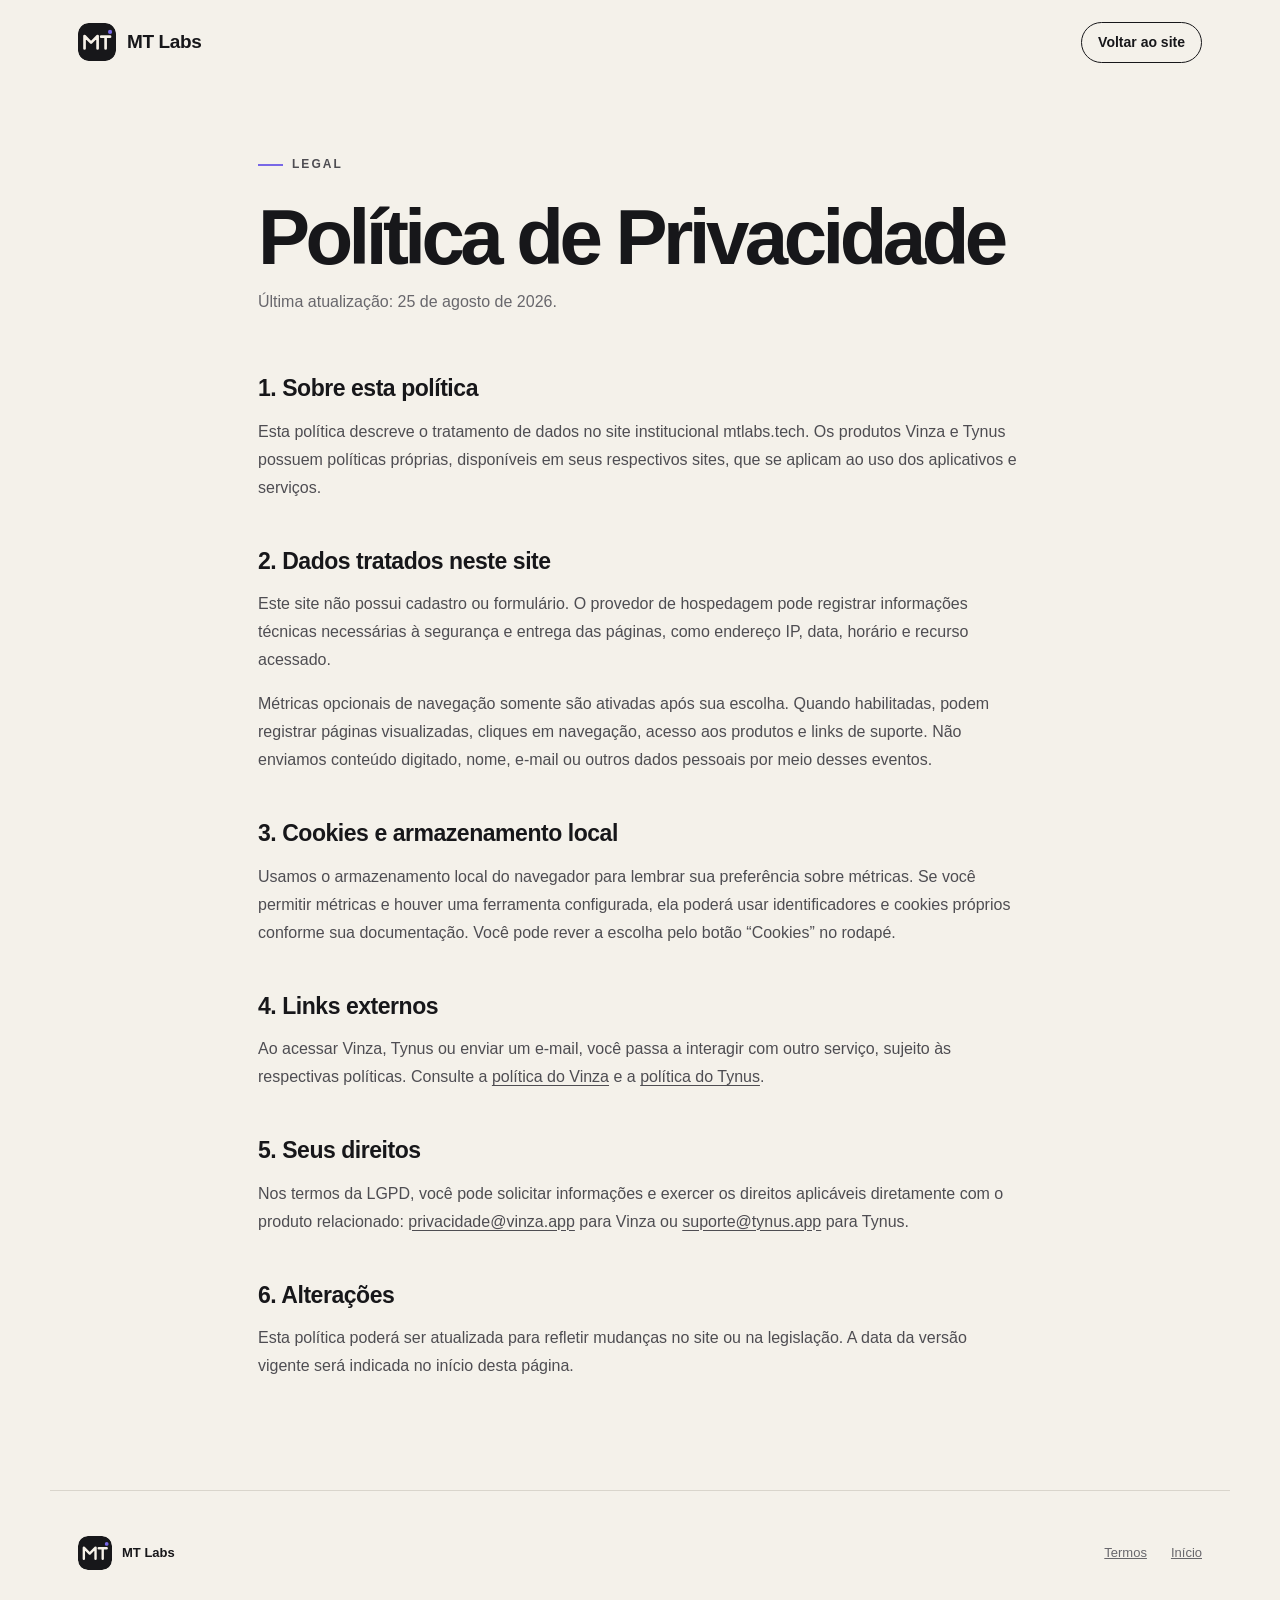
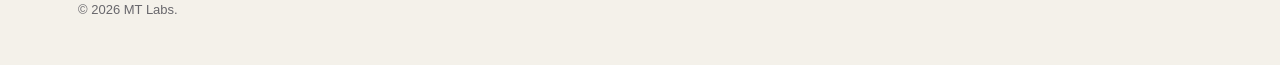
==== privacy.html @ 44eb9e3e "Add first project" ====
<!doctype html>
<html lang="pt-BR">
<head>
  <meta charset="utf-8">
  <meta name="viewport" content="width=device-width,initial-scale=1">
  <title>Privacidade — MT Labs</title>
  <meta name="description" content="Política de privacidade do site institucional da MT Labs.">
  <link rel="icon" href="assets/mtlabs-mark.svg" type="image/svg+xml">
  <link rel="stylesheet" href="styles.css">
  <link rel="stylesheet" href="responsive-fixes.css">
  <link rel="stylesheet" href="legal.css">
</head>
<body>
  <header class="site-header"><a class="brand" href="index.html"><img src="assets/mtlabs-mark.svg" alt="" width="38" height="38"><span>MT Labs</span></a><nav aria-label="Navegação"><a class="nav-cta" href="index.html">Voltar ao site</a></nav></header>
  <main class="legal">
    <p class="eyebrow"><span></span> Legal</p>
    <h1>Política de Privacidade</h1>
    <p class="updated">Última atualização: 25 de agosto de 2026.</p>
    <h2>1. Sobre esta política</h2><p>Esta política descreve o tratamento de dados no site institucional mtlabs.tech. Os produtos Vinza e Tynus possuem políticas próprias, disponíveis em seus respectivos sites, que se aplicam ao uso dos aplicativos e serviços.</p>
    <h2>2. Dados tratados neste site</h2><p>Este site não possui cadastro ou formulário. O provedor de hospedagem pode registrar informações técnicas necessárias à segurança e entrega das páginas, como endereço IP, data, horário e recurso acessado.</p><p>Métricas opcionais de navegação somente são ativadas após sua escolha. Quando habilitadas, podem registrar páginas visualizadas, cliques em navegação, acesso aos produtos e links de suporte. Não enviamos conteúdo digitado, nome, e-mail ou outros dados pessoais por meio desses eventos.</p>
    <h2>3. Cookies e armazenamento local</h2><p>Usamos o armazenamento local do navegador para lembrar sua preferência sobre métricas. Se você permitir métricas e houver uma ferramenta configurada, ela poderá usar identificadores e cookies próprios conforme sua documentação. Você pode rever a escolha pelo botão “Cookies” no rodapé.</p>
    <h2>4. Links externos</h2><p>Ao acessar Vinza, Tynus ou enviar um e-mail, você passa a interagir com outro serviço, sujeito às respectivas políticas. Consulte a <a href="https://vinza.app/privacy.html">política do Vinza</a> e a <a href="https://tynus.app/privacidade.html">política do Tynus</a>.</p>
    <h2>5. Seus direitos</h2><p>Nos termos da LGPD, você pode solicitar informações e exercer os direitos aplicáveis diretamente com o produto relacionado: <a href="mailto:privacidade@vinza.app">privacidade@vinza.app</a> para Vinza ou <a href="mailto:suporte@tynus.app">suporte@tynus.app</a> para Tynus.</p>
    <h2>6. Alterações</h2><p>Esta política poderá ser atualizada para refletir mudanças no site ou na legislação. A data da versão vigente será indicada no início desta página.</p>
  </main>
  <footer><div class="footer-brand"><img src="assets/mtlabs-mark.svg" alt="" width="34" height="34"><strong>MT Labs</strong></div><div class="footer-links"><a href="terms.html">Termos</a><a href="index.html">Início</a></div><p>© <span data-year></span> MT Labs.</p></footer>
  <script src="script.js"></script>
</body>
</html>
---- styles.css ----
:root{--ink:#17171a;--paper:#f4f1ea;--white:#fff;--muted:#68676c;--line:#d9d5cc;--accent:#7868e6;--wine:#72283f;--tynus:#eef1fb;--radius:28px;--max:1180px}
*{box-sizing:border-box}html{scroll-behavior:smooth}body{margin:0;background:var(--paper);color:var(--ink);font-family:Inter,ui-sans-serif,-apple-system,BlinkMacSystemFont,"Segoe UI",sans-serif;line-height:1.5;-webkit-font-smoothing:antialiased}a{color:inherit}img{display:block}.skip-link{position:fixed;top:-80px;left:20px;z-index:100;background:var(--ink);color:#fff;padding:12px 18px;border-radius:10px}.skip-link:focus{top:20px}.site-header{height:84px;max-width:var(--max);margin:auto;padding:0 28px;display:flex;align-items:center;justify-content:space-between}.brand{display:flex;align-items:center;gap:11px;font-weight:750;font-size:19px;text-decoration:none;letter-spacing:-.02em}.brand img{border-radius:11px}.site-header nav{display:flex;align-items:center;gap:32px}.site-header nav a{text-decoration:none;font-size:14px;font-weight:600}.nav-cta{border:1px solid var(--ink);padding:9px 16px;border-radius:999px}.hero{min-height:690px;max-width:var(--max);margin:auto;padding:70px 28px 90px;display:grid;grid-template-columns:1.06fr .94fr;gap:70px;align-items:center}.eyebrow{font-size:12px;text-transform:uppercase;letter-spacing:.17em;font-weight:750;display:flex;align-items:center;gap:9px;margin:0 0 24px}.eyebrow span{width:25px;height:2px;background:var(--accent)}h1,h2,h3,p{margin-top:0}h1{font-size:clamp(52px,6.1vw,86px);line-height:.99;letter-spacing:-.058em;margin-bottom:30px;max-width:760px}h1 em{font-family:Georgia,serif;font-weight:400;color:var(--accent)}.hero-text{font-size:18px;line-height:1.7;color:var(--muted);max-width:600px;margin-bottom:34px}.button{border:0;display:inline-flex;align-items:center;justify-content:space-between;gap:28px;min-height:52px;padding:0 21px;border-radius:999px;font:inherit;font-size:14px;font-weight:720;text-decoration:none;cursor:pointer}.button-dark{background:var(--ink);color:#fff}.button-light{background:#fff;color:var(--wine)}.button-ghost{background:transparent;color:var(--ink);border:1px solid var(--line)}.button span{font-size:18px}.hero-visual{height:500px;position:relative;border-radius:50%;display:grid;place-items:center;background:radial-gradient(circle,#fff 0 23%,transparent 23.5%),radial-gradient(circle at 42% 35%,#ded8ff,transparent 42%),radial-gradient(circle at 58% 65%,#eee4d2,transparent 44%)}.orbit{position:absolute;border:1px solid rgba(23,23,26,.14);border-radius:50%;inset:12%}.orbit-two{inset:1%;transform:rotate(65deg);clip-path:inset(0 20%)}.visual-center{position:relative;z-index:1;text-align:center;display:flex;flex-direction:column;align-items:center;gap:14px;font-size:13px;color:var(--muted)}.visual-center img{border-radius:20px;box-shadow:0 18px 34px rgba(23,23,26,.18)}.floating-product{position:absolute;z-index:2;display:flex;gap:12px;align-items:center;background:rgba(255,255,255,.92);padding:13px 18px 13px 13px;border:1px solid rgba(23,23,26,.1);border-radius:18px;box-shadow:0 15px 35px rgba(23,23,26,.1)}.floating-product img{border-radius:12px}.floating-product strong,.floating-product small{display:block}.floating-product small{font-size:11px;color:var(--muted);margin-top:2px}.floating-vinza{top:13%;right:-1%}.floating-tynus{bottom:15%;left:-2%}.tynus-icon{width:48px;height:48px;border-radius:12px;background:#f3f5ff;display:grid;place-items:center}.section{max-width:var(--max);margin:auto;padding:110px 28px}.products{border-top:1px solid var(--line)}.section-heading{display:grid;grid-template-columns:1fr 1.2fr .8fr;align-items:end;gap:40px;margin-bottom:60px}.section-heading .eyebrow{align-self:start}.section-heading h2{font-size:clamp(38px,4.8vw,64px);line-height:1.04;letter-spacing:-.045em;margin:0}.section-heading>p:last-child{color:var(--muted);margin:0}.product-card{min-height:590px;border-radius:var(--radius);overflow:hidden;display:grid;grid-template-columns:1fr 1fr;margin-bottom:28px}.product-content{padding:58px;display:flex;flex-direction:column;align-items:flex-start}.product-brand{display:flex;gap:17px;align-items:center;margin-bottom:52px}.product-brand img{border-radius:16px}.product-brand span{display:block;text-transform:uppercase;letter-spacing:.13em;font-size:10px;margin-bottom:3px}.product-brand h3{font-size:29px;line-height:1;margin:0}.product-lead{font-size:clamp(28px,3vw,42px);font-weight:730;line-height:1.08;letter-spacing:-.04em;margin-bottom:18px}.product-content>p:not(.product-lead){max-width:490px}.feature-list{list-style:none;padding:0;margin:25px 0 36px;width:100%;border-top:1px solid currentColor}.feature-list li{padding:13px 0;border-bottom:1px solid currentColor;font-size:14px}.feature-list li span{opacity:.55;font-size:11px;margin-right:15px}.vinza-card{background:var(--wine);color:#fff}.tynus-card{background:var(--tynus)}.tynus-brand-icon{width:66px;height:66px;border-radius:17px;background:#fff;display:grid;place-items:center}.product-art{margin:18px;position:relative;border-radius:20px;overflow:hidden}.vinza-art{background:radial-gradient(circle at 50% 45%,#9f6073,transparent 32%),linear-gradient(145deg,#5c1b30,#39101e)}.wine-bottle{position:absolute;width:80px;height:280px;border-radius:25px 25px 18px 18px;background:linear-gradient(90deg,#111 0,#402a2c 45%,#080808 100%);left:34%;top:19%;transform:rotate(-8deg);box-shadow:0 30px 35px rgba(0,0,0,.3)}.wine-bottle:before{content:"";position:absolute;width:34px;height:75px;left:23px;top:-58px;border-radius:8px 8px 3px 3px;background:#181312}.wine-bottle:after{content:"VINZA";position:absolute;left:10px;right:10px;top:115px;padding:25px 2px;background:#eee7dc;color:#561d30;text-align:center;font-size:10px;letter-spacing:.2em}.wine-glass{position:absolute;width:85px;height:110px;border:3px solid rgba(255,255,255,.75);border-radius:7px 7px 45px 45px;right:23%;top:48%;transform:rotate(7deg)}.wine-glass:before{content:"";position:absolute;left:39px;top:106px;width:3px;height:72px;background:rgba(255,255,255,.75)}.wine-glass:after{content:"";position:absolute;left:13px;top:177px;width:58px;height:3px;background:rgba(255,255,255,.75)}.art-label{position:absolute;left:28px;bottom:27px;color:#fff;font-family:Georgia,serif;font-size:21px;line-height:1.2}.tynus-art{background:linear-gradient(150deg,#fff,#dce2fa);display:grid;place-items:center}.schedule-card{display:block;width:66%;padding:34px;background:#fff;border:1px solid #d8ddec;border-radius:24px;box-shadow:0 30px 55px rgba(53,68,120,.16);transform:rotate(3deg)}.schedule-card i{display:block;width:40px;height:5px;background:#7868e6;border-radius:5px;margin-bottom:28px}.schedule-card b,.schedule-card small{display:block}.schedule-card b{font-size:30px}.schedule-card small{color:var(--muted);margin-bottom:24px}.schedule-card>span{display:block;background:#edf0fa;height:34px;border-radius:9px;margin-top:9px}.tynus-art .art-label{color:#343959}.principles{border-top:1px solid var(--line)}.principles .section-heading{grid-template-columns:1fr 2fr}.principle-grid{display:grid;grid-template-columns:repeat(3,1fr);gap:16px}.principle-grid article{border-top:1px solid var(--ink);padding:26px 8px 10px}.principle-grid article>span{font-size:11px;color:var(--accent)}.principle-grid h3{font-size:22px;margin:55px 0 10px}.principle-grid p{color:var(--muted);max-width:300px}.contact{background:var(--ink);color:#fff;border-radius:var(--radius);margin-bottom:40px;padding:70px}.contact h2{font-size:clamp(42px,6vw,76px);line-height:1.03;letter-spacing:-.05em;margin-bottom:52px}.contact-links{display:grid;grid-template-columns:1fr 1fr;gap:12px}.contact-links a{display:grid;grid-template-columns:auto 1fr auto;align-items:center;gap:14px;background:#252529;border:1px solid #3a3a3f;border-radius:17px;padding:18px;text-decoration:none}.contact-links img{border-radius:8px}.contact-links small{display:block;color:#aaa9b0;font-size:11px;margin-bottom:2px}.mini-tynus{width:28px;height:28px;display:grid;place-items:center;background:#fff;border-radius:8px}footer{max-width:var(--max);margin:auto;padding:45px 28px;display:grid;grid-template-columns:1fr auto;gap:30px;border-top:1px solid var(--line);font-size:13px;color:var(--muted)}.footer-brand{display:flex;align-items:center;gap:10px;color:var(--ink)}.footer-brand img{border-radius:10px}.footer-brand span{color:var(--muted);margin-left:8px}.footer-links{display:flex;gap:24px;align-items:center}.footer-links a,.footer-links button{font:inherit;color:inherit;background:none;border:0;padding:0;cursor:pointer}footer>p{grid-column:1/-1;margin:0}.cookie-banner{position:fixed;z-index:50;left:22px;right:22px;bottom:22px;max-width:900px;margin:auto;background:#fff;border:1px solid var(--line);border-radius:18px;box-shadow:0 20px 60px rgba(23,23,26,.2);padding:20px;display:flex;justify-content:space-between;align-items:center;gap:30px}.cookie-banner[hidden]{display:none}.cookie-banner strong{font-size:14px}.cookie-banner p{font-size:12px;color:var(--muted);margin:4px 0 0;max-width:520px}.cookie-actions{display:flex;gap:8px;flex-shrink:0}.cookie-actions .button{min-height:42px;padding:0 15px;font-size:12px}.reveal{opacity:0;transform:translateY(18px);transition:opacity .6s ease,transform .6s ease}.reveal.visible{opacity:1;transform:none}@media (prefers-reduced-motion:reduce){html{scroll-behavior:auto}.reveal{opacity:1;transform:none;transition:none}}@media(max-width:800px){.site-header{height:72px;padding:0 20px}.site-header nav a:not(.nav-cta){display:none}.hero{padding:48px 20px 70px;grid-template-columns:1fr;gap:35px}.hero-visual{height:370px}.floating-vinza{right:0}.floating-tynus{left:0}.section{padding:78px 20px}.section-heading,.principles .section-heading{grid-template-columns:1fr;gap:16px;margin-bottom:40px}.product-card{grid-template-columns:1fr;min-height:0}.product-content{padding:34px 26px}.product-brand{margin-bottom:35px}.product-art{height:380px}.principle-grid{grid-template-columns:1fr}.principle-grid h3{margin-top:25px}.contact{margin:0 12px 30px;padding:52px 26px}.contact-links{grid-template-columns:1fr}footer{grid-template-columns:1fr}.footer-links{flex-wrap:wrap}.cookie-banner{align-items:stretch;flex-direction:column;gap:15px}.cookie-actions{justify-content:flex-end}}@media(max-width:430px){h1{font-size:49px}.hero-visual{height:320px}.floating-product{padding:9px 12px 9px 9px}.floating-product img,.tynus-icon{width:40px;height:40px}.product-art{height:320px}.wine-bottle{left:28%;transform:scale(.83) rotate(-8deg)}.wine-glass{right:14%;transform:scale(.8) rotate(7deg)}.schedule-card{width:80%;padding:25px}.footer-brand span{display:none}.cookie-actions{flex-direction:column}.cookie-actions .button{width:100%}}
---- responsive-fixes.css ----
body { overflow-x: hidden; }
.hero-copy, .hero-visual, .product-content, .product-art { min-width: 0; }
.products { display: grid; }
.products > .section-heading { grid-row: 1; }
.products > .tynus-card { grid-row: 2; }
.products > .vinza-card { grid-row: 3; }
.floating-tynus { top: 13%; right: -1%; bottom: auto; left: auto; }
.floating-vinza { top: auto; right: auto; bottom: 15%; left: -2%; }
.contact-links a[data-product="tynus"] { order: -1; }
@media (max-width: 430px) {
  h1 { font-size: 45px; }
  .cookie-banner { max-width: calc(100vw - 44px); }
}
---- legal.css ----
.legal{max-width:820px;margin:70px auto 110px;padding:0 28px}.legal h1{font-size:clamp(46px,7vw,78px);margin-bottom:12px}.legal .updated{color:var(--muted);margin-bottom:55px}.legal h2{font-size:23px;letter-spacing:-.02em;margin:42px 0 12px}.legal p{color:#4e4d52;line-height:1.75}.legal a{text-decoration-thickness:1px;text-underline-offset:3px}@media(max-width:600px){.legal{margin-top:45px;padding:0 20px}.legal h1{font-size:47px}}
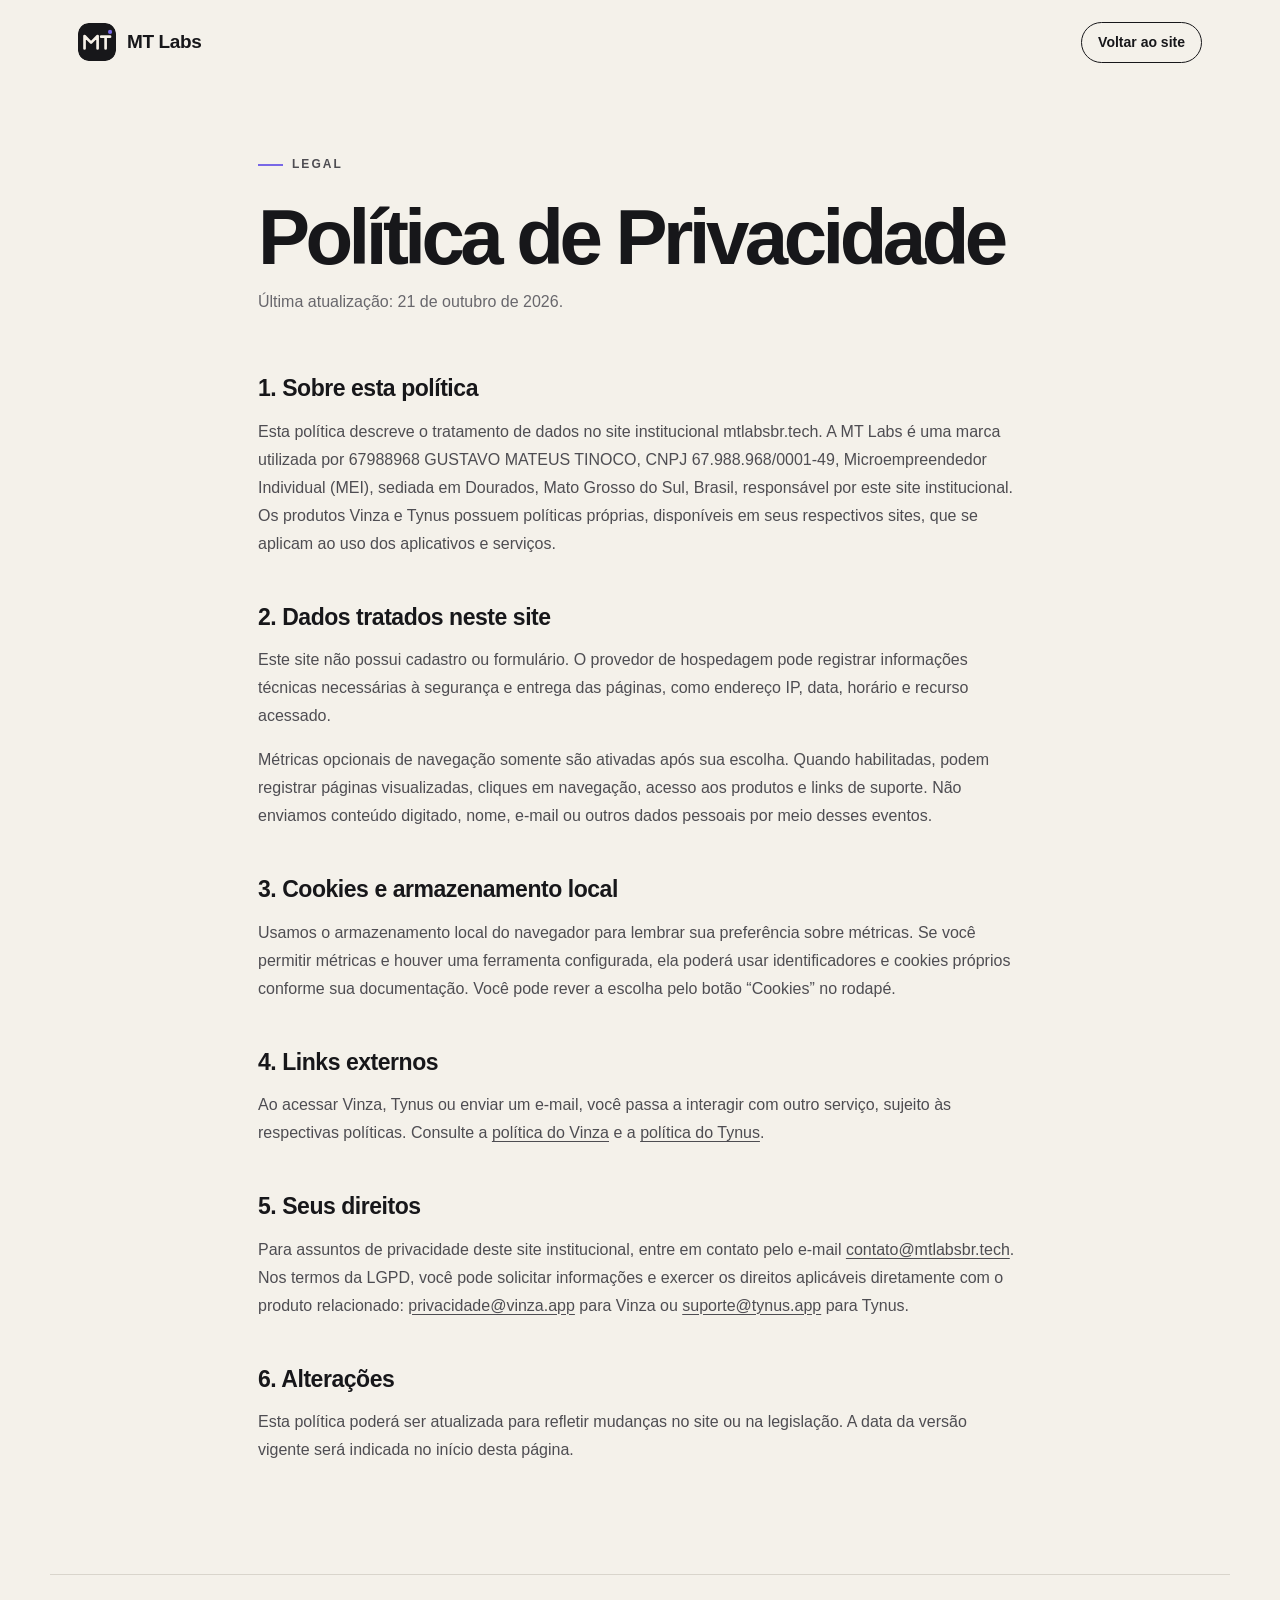
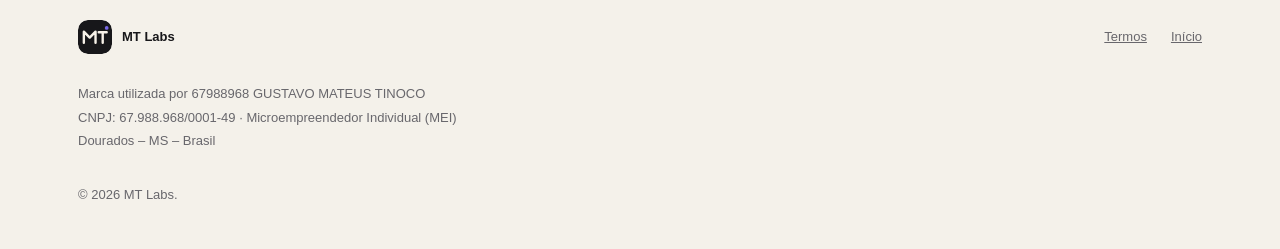
==== commit 59e94a32: "add" ====
--- a/privacy.html
+++ b/privacy.html
@@ -5,7 +5,7 @@
   <meta name="viewport" content="width=device-width,initial-scale=1">
   <title>Privacidade — MT Labs</title>
   <meta name="description" content="Política de privacidade do site institucional da MT Labs.">
-  <link rel="icon" href="assets/mtlabs-mark.svg" type="image/svg+xml">
+  <link rel="canonical" href="https://mtlabsbr.tech/privacy.html"><link rel="icon" href="assets/mtlabs-mark.svg" type="image/svg+xml">
   <link rel="stylesheet" href="styles.css">
   <link rel="stylesheet" href="responsive-fixes.css">
   <link rel="stylesheet" href="legal.css">
@@ -15,15 +15,15 @@
   <main class="legal">
     <p class="eyebrow"><span></span> Legal</p>
     <h1>Política de Privacidade</h1>
-    <p class="updated">Última atualização: 25 de agosto de 2026.</p>
-    <h2>1. Sobre esta política</h2><p>Esta política descreve o tratamento de dados no site institucional mtlabs.tech. Os produtos Vinza e Tynus possuem políticas próprias, disponíveis em seus respectivos sites, que se aplicam ao uso dos aplicativos e serviços.</p>
+    <p class="updated">Última atualização: 21 de outubro de 2026.</p>
+    <h2>1. Sobre esta política</h2><p>Esta política descreve o tratamento de dados no site institucional mtlabsbr.tech. A MT Labs é uma marca utilizada por 67988968 GUSTAVO MATEUS TINOCO, CNPJ 67.988.968/0001-49, Microempreendedor Individual (MEI), sediada em Dourados, Mato Grosso do Sul, Brasil, responsável por este site institucional. Os produtos Vinza e Tynus possuem políticas próprias, disponíveis em seus respectivos sites, que se aplicam ao uso dos aplicativos e serviços.</p>
     <h2>2. Dados tratados neste site</h2><p>Este site não possui cadastro ou formulário. O provedor de hospedagem pode registrar informações técnicas necessárias à segurança e entrega das páginas, como endereço IP, data, horário e recurso acessado.</p><p>Métricas opcionais de navegação somente são ativadas após sua escolha. Quando habilitadas, podem registrar páginas visualizadas, cliques em navegação, acesso aos produtos e links de suporte. Não enviamos conteúdo digitado, nome, e-mail ou outros dados pessoais por meio desses eventos.</p>
     <h2>3. Cookies e armazenamento local</h2><p>Usamos o armazenamento local do navegador para lembrar sua preferência sobre métricas. Se você permitir métricas e houver uma ferramenta configurada, ela poderá usar identificadores e cookies próprios conforme sua documentação. Você pode rever a escolha pelo botão “Cookies” no rodapé.</p>
     <h2>4. Links externos</h2><p>Ao acessar Vinza, Tynus ou enviar um e-mail, você passa a interagir com outro serviço, sujeito às respectivas políticas. Consulte a <a href="https://vinza.app/privacy.html">política do Vinza</a> e a <a href="https://tynus.app/privacidade.html">política do Tynus</a>.</p>
-    <h2>5. Seus direitos</h2><p>Nos termos da LGPD, você pode solicitar informações e exercer os direitos aplicáveis diretamente com o produto relacionado: <a href="mailto:privacidade@vinza.app">privacidade@vinza.app</a> para Vinza ou <a href="mailto:suporte@tynus.app">suporte@tynus.app</a> para Tynus.</p>
+    <h2>5. Seus direitos</h2><p>Para assuntos de privacidade deste site institucional, entre em contato pelo e-mail <a href="mailto:contato@mtlabsbr.tech" data-track="support_clicked" data-destination="institutional">contato@mtlabsbr.tech</a>. Nos termos da LGPD, você pode solicitar informações e exercer os direitos aplicáveis diretamente com o produto relacionado: <a href="mailto:privacidade@vinza.app">privacidade@vinza.app</a> para Vinza ou <a href="mailto:suporte@tynus.app">suporte@tynus.app</a> para Tynus.</p>
     <h2>6. Alterações</h2><p>Esta política poderá ser atualizada para refletir mudanças no site ou na legislação. A data da versão vigente será indicada no início desta página.</p>
   </main>
-  <footer><div class="footer-brand"><img src="assets/mtlabs-mark.svg" alt="" width="34" height="34"><strong>MT Labs</strong></div><div class="footer-links"><a href="terms.html">Termos</a><a href="index.html">Início</a></div><p>© <span data-year></span> MT Labs.</p></footer>
+  <footer><div class="footer-brand"><img src="assets/mtlabs-mark.svg" alt="" width="34" height="34"><strong>MT Labs</strong></div><div class="footer-links"><a href="terms.html">Termos</a><a href="index.html">Início</a></div><div class="footer-identity"><p>Marca utilizada por 67988968 GUSTAVO MATEUS TINOCO</p><p>CNPJ: 67.988.968/0001-49 · Microempreendedor Individual (MEI)</p><p>Dourados – MS – Brasil</p></div><p>© <span data-year></span> MT Labs.</p></footer>
   <script src="script.js"></script>
 </body>
 </html>
--- a/styles.css
+++ b/styles.css
@@ -1,2 +1,12 @@
 :root{--ink:#17171a;--paper:#f4f1ea;--white:#fff;--muted:#68676c;--line:#d9d5cc;--accent:#7868e6;--wine:#72283f;--tynus:#eef1fb;--radius:28px;--max:1180px}
 *{box-sizing:border-box}html{scroll-behavior:smooth}body{margin:0;background:var(--paper);color:var(--ink);font-family:Inter,ui-sans-serif,-apple-system,BlinkMacSystemFont,"Segoe UI",sans-serif;line-height:1.5;-webkit-font-smoothing:antialiased}a{color:inherit}img{display:block}.skip-link{position:fixed;top:-80px;left:20px;z-index:100;background:var(--ink);color:#fff;padding:12px 18px;border-radius:10px}.skip-link:focus{top:20px}.site-header{height:84px;max-width:var(--max);margin:auto;padding:0 28px;display:flex;align-items:center;justify-content:space-between}.brand{display:flex;align-items:center;gap:11px;font-weight:750;font-size:19px;text-decoration:none;letter-spacing:-.02em}.brand img{border-radius:11px}.site-header nav{display:flex;align-items:center;gap:32px}.site-header nav a{text-decoration:none;font-size:14px;font-weight:600}.nav-cta{border:1px solid var(--ink);padding:9px 16px;border-radius:999px}.hero{min-height:690px;max-width:var(--max);margin:auto;padding:70px 28px 90px;display:grid;grid-template-columns:1.06fr .94fr;gap:70px;align-items:center}.eyebrow{font-size:12px;text-transform:uppercase;letter-spacing:.17em;font-weight:750;display:flex;align-items:center;gap:9px;margin:0 0 24px}.eyebrow span{width:25px;height:2px;background:var(--accent)}h1,h2,h3,p{margin-top:0}h1{font-size:clamp(52px,6.1vw,86px);line-height:.99;letter-spacing:-.058em;margin-bottom:30px;max-width:760px}h1 em{font-family:Georgia,serif;font-weight:400;color:var(--accent)}.hero-text{font-size:18px;line-height:1.7;color:var(--muted);max-width:600px;margin-bottom:34px}.button{border:0;display:inline-flex;align-items:center;justify-content:space-between;gap:28px;min-height:52px;padding:0 21px;border-radius:999px;font:inherit;font-size:14px;font-weight:720;text-decoration:none;cursor:pointer}.button-dark{background:var(--ink);color:#fff}.button-light{background:#fff;color:var(--wine)}.button-ghost{background:transparent;color:var(--ink);border:1px solid var(--line)}.button span{font-size:18px}.hero-visual{height:500px;position:relative;border-radius:50%;display:grid;place-items:center;background:radial-gradient(circle,#fff 0 23%,transparent 23.5%),radial-gradient(circle at 42% 35%,#ded8ff,transparent 42%),radial-gradient(circle at 58% 65%,#eee4d2,transparent 44%)}.orbit{position:absolute;border:1px solid rgba(23,23,26,.14);border-radius:50%;inset:12%}.orbit-two{inset:1%;transform:rotate(65deg);clip-path:inset(0 20%)}.visual-center{position:relative;z-index:1;text-align:center;display:flex;flex-direction:column;align-items:center;gap:14px;font-size:13px;color:var(--muted)}.visual-center img{border-radius:20px;box-shadow:0 18px 34px rgba(23,23,26,.18)}.floating-product{position:absolute;z-index:2;display:flex;gap:12px;align-items:center;background:rgba(255,255,255,.92);padding:13px 18px 13px 13px;border:1px solid rgba(23,23,26,.1);border-radius:18px;box-shadow:0 15px 35px rgba(23,23,26,.1)}.floating-product img{border-radius:12px}.floating-product strong,.floating-product small{display:block}.floating-product small{font-size:11px;color:var(--muted);margin-top:2px}.floating-vinza{top:13%;right:-1%}.floating-tynus{bottom:15%;left:-2%}.tynus-icon{width:48px;height:48px;border-radius:12px;background:#f3f5ff;display:grid;place-items:center}.section{max-width:var(--max);margin:auto;padding:110px 28px}.products{border-top:1px solid var(--line)}.section-heading{display:grid;grid-template-columns:1fr 1.2fr .8fr;align-items:end;gap:40px;margin-bottom:60px}.section-heading .eyebrow{align-self:start}.section-heading h2{font-size:clamp(38px,4.8vw,64px);line-height:1.04;letter-spacing:-.045em;margin:0}.section-heading>p:last-child{color:var(--muted);margin:0}.product-card{min-height:590px;border-radius:var(--radius);overflow:hidden;display:grid;grid-template-columns:1fr 1fr;margin-bottom:28px}.product-content{padding:58px;display:flex;flex-direction:column;align-items:flex-start}.product-brand{display:flex;gap:17px;align-items:center;margin-bottom:52px}.product-brand img{border-radius:16px}.product-brand span{display:block;text-transform:uppercase;letter-spacing:.13em;font-size:10px;margin-bottom:3px}.product-brand h3{font-size:29px;line-height:1;margin:0}.product-lead{font-size:clamp(28px,3vw,42px);font-weight:730;line-height:1.08;letter-spacing:-.04em;margin-bottom:18px}.product-content>p:not(.product-lead){max-width:490px}.feature-list{list-style:none;padding:0;margin:25px 0 36px;width:100%;border-top:1px solid currentColor}.feature-list li{padding:13px 0;border-bottom:1px solid currentColor;font-size:14px}.feature-list li span{opacity:.55;font-size:11px;margin-right:15px}.vinza-card{background:var(--wine);color:#fff}.tynus-card{background:var(--tynus)}.tynus-brand-icon{width:66px;height:66px;border-radius:17px;background:#fff;display:grid;place-items:center}.product-art{margin:18px;position:relative;border-radius:20px;overflow:hidden}.vinza-art{background:radial-gradient(circle at 50% 45%,#9f6073,transparent 32%),linear-gradient(145deg,#5c1b30,#39101e)}.wine-bottle{position:absolute;width:80px;height:280px;border-radius:25px 25px 18px 18px;background:linear-gradient(90deg,#111 0,#402a2c 45%,#080808 100%);left:34%;top:19%;transform:rotate(-8deg);box-shadow:0 30px 35px rgba(0,0,0,.3)}.wine-bottle:before{content:"";position:absolute;width:34px;height:75px;left:23px;top:-58px;border-radius:8px 8px 3px 3px;background:#181312}.wine-bottle:after{content:"VINZA";position:absolute;left:10px;right:10px;top:115px;padding:25px 2px;background:#eee7dc;color:#561d30;text-align:center;font-size:10px;letter-spacing:.2em}.wine-glass{position:absolute;width:85px;height:110px;border:3px solid rgba(255,255,255,.75);border-radius:7px 7px 45px 45px;right:23%;top:48%;transform:rotate(7deg)}.wine-glass:before{content:"";position:absolute;left:39px;top:106px;width:3px;height:72px;background:rgba(255,255,255,.75)}.wine-glass:after{content:"";position:absolute;left:13px;top:177px;width:58px;height:3px;background:rgba(255,255,255,.75)}.art-label{position:absolute;left:28px;bottom:27px;color:#fff;font-family:Georgia,serif;font-size:21px;line-height:1.2}.tynus-art{background:linear-gradient(150deg,#fff,#dce2fa);display:grid;place-items:center}.schedule-card{display:block;width:66%;padding:34px;background:#fff;border:1px solid #d8ddec;border-radius:24px;box-shadow:0 30px 55px rgba(53,68,120,.16);transform:rotate(3deg)}.schedule-card i{display:block;width:40px;height:5px;background:#7868e6;border-radius:5px;margin-bottom:28px}.schedule-card b,.schedule-card small{display:block}.schedule-card b{font-size:30px}.schedule-card small{color:var(--muted);margin-bottom:24px}.schedule-card>span{display:block;background:#edf0fa;height:34px;border-radius:9px;margin-top:9px}.tynus-art .art-label{color:#343959}.principles{border-top:1px solid var(--line)}.principles .section-heading{grid-template-columns:1fr 2fr}.principle-grid{display:grid;grid-template-columns:repeat(3,1fr);gap:16px}.principle-grid article{border-top:1px solid var(--ink);padding:26px 8px 10px}.principle-grid article>span{font-size:11px;color:var(--accent)}.principle-grid h3{font-size:22px;margin:55px 0 10px}.principle-grid p{color:var(--muted);max-width:300px}.contact{background:var(--ink);color:#fff;border-radius:var(--radius);margin-bottom:40px;padding:70px}.contact h2{font-size:clamp(42px,6vw,76px);line-height:1.03;letter-spacing:-.05em;margin-bottom:52px}.contact-links{display:grid;grid-template-columns:1fr 1fr;gap:12px}.contact-links a{display:grid;grid-template-columns:auto 1fr auto;align-items:center;gap:14px;background:#252529;border:1px solid #3a3a3f;border-radius:17px;padding:18px;text-decoration:none}.contact-links img{border-radius:8px}.contact-links small{display:block;color:#aaa9b0;font-size:11px;margin-bottom:2px}.mini-tynus{width:28px;height:28px;display:grid;place-items:center;background:#fff;border-radius:8px}footer{max-width:var(--max);margin:auto;padding:45px 28px;display:grid;grid-template-columns:1fr auto;gap:30px;border-top:1px solid var(--line);font-size:13px;color:var(--muted)}.footer-brand{display:flex;align-items:center;gap:10px;color:var(--ink)}.footer-brand img{border-radius:10px}.footer-brand span{color:var(--muted);margin-left:8px}.footer-links{display:flex;gap:24px;align-items:center}.footer-links a,.footer-links button{font:inherit;color:inherit;background:none;border:0;padding:0;cursor:pointer}footer>p{grid-column:1/-1;margin:0}.cookie-banner{position:fixed;z-index:50;left:22px;right:22px;bottom:22px;max-width:900px;margin:auto;background:#fff;border:1px solid var(--line);border-radius:18px;box-shadow:0 20px 60px rgba(23,23,26,.2);padding:20px;display:flex;justify-content:space-between;align-items:center;gap:30px}.cookie-banner[hidden]{display:none}.cookie-banner strong{font-size:14px}.cookie-banner p{font-size:12px;color:var(--muted);margin:4px 0 0;max-width:520px}.cookie-actions{display:flex;gap:8px;flex-shrink:0}.cookie-actions .button{min-height:42px;padding:0 15px;font-size:12px}.reveal{opacity:0;transform:translateY(18px);transition:opacity .6s ease,transform .6s ease}.reveal.visible{opacity:1;transform:none}@media (prefers-reduced-motion:reduce){html{scroll-behavior:auto}.reveal{opacity:1;transform:none;transition:none}}@media(max-width:800px){.site-header{height:72px;padding:0 20px}.site-header nav a:not(.nav-cta){display:none}.hero{padding:48px 20px 70px;grid-template-columns:1fr;gap:35px}.hero-visual{height:370px}.floating-vinza{right:0}.floating-tynus{left:0}.section{padding:78px 20px}.section-heading,.principles .section-heading{grid-template-columns:1fr;gap:16px;margin-bottom:40px}.product-card{grid-template-columns:1fr;min-height:0}.product-content{padding:34px 26px}.product-brand{margin-bottom:35px}.product-art{height:380px}.principle-grid{grid-template-columns:1fr}.principle-grid h3{margin-top:25px}.contact{margin:0 12px 30px;padding:52px 26px}.contact-links{grid-template-columns:1fr}footer{grid-template-columns:1fr}.footer-links{flex-wrap:wrap}.cookie-banner{align-items:stretch;flex-direction:column;gap:15px}.cookie-actions{justify-content:flex-end}}@media(max-width:430px){h1{font-size:49px}.hero-visual{height:320px}.floating-product{padding:9px 12px 9px 9px}.floating-product img,.tynus-icon{width:40px;height:40px}.product-art{height:320px}.wine-bottle{left:28%;transform:scale(.83) rotate(-8deg)}.wine-glass{right:14%;transform:scale(.8) rotate(7deg)}.schedule-card{width:80%;padding:25px}.footer-brand span{display:none}.cookie-actions{flex-direction:column}.cookie-actions .button{width:100%}}
+
+.about{border-top:1px solid var(--line)}
+.about .section-heading{grid-template-columns:1fr 2fr}
+.about-copy{max-width:720px;margin-left:auto;color:var(--muted);font-size:18px;line-height:1.7}
+.about-details{font-size:13px;margin:28px 0 0}
+.contact-links .institutional-contact{grid-column:1/-1;order:-2}
+.contact-links a>span{min-width:0;overflow-wrap:anywhere}
+.footer-identity{grid-column:1/-1;overflow-wrap:anywhere}
+.footer-identity p{margin:0 0 4px}
+@media(max-width:800px){.about .section-heading{grid-template-columns:1fr}.about-copy{font-size:16px}}
